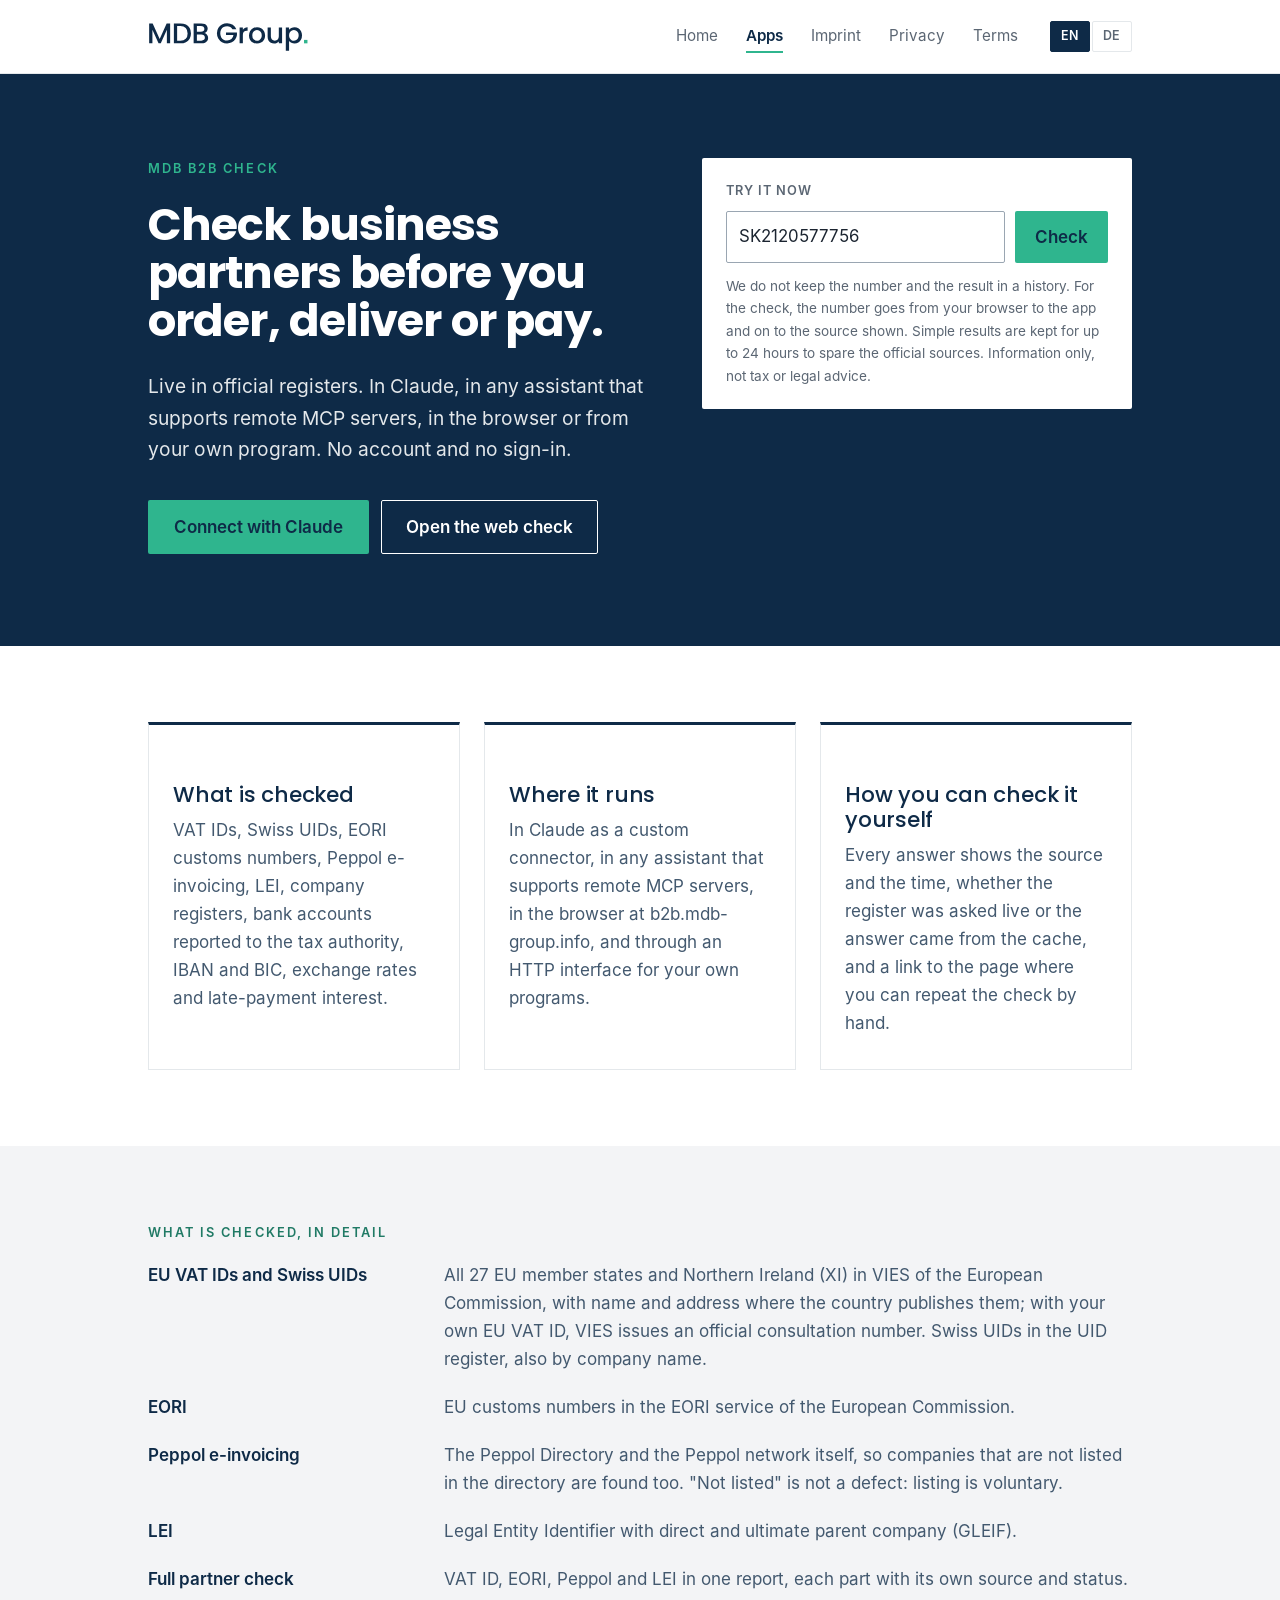
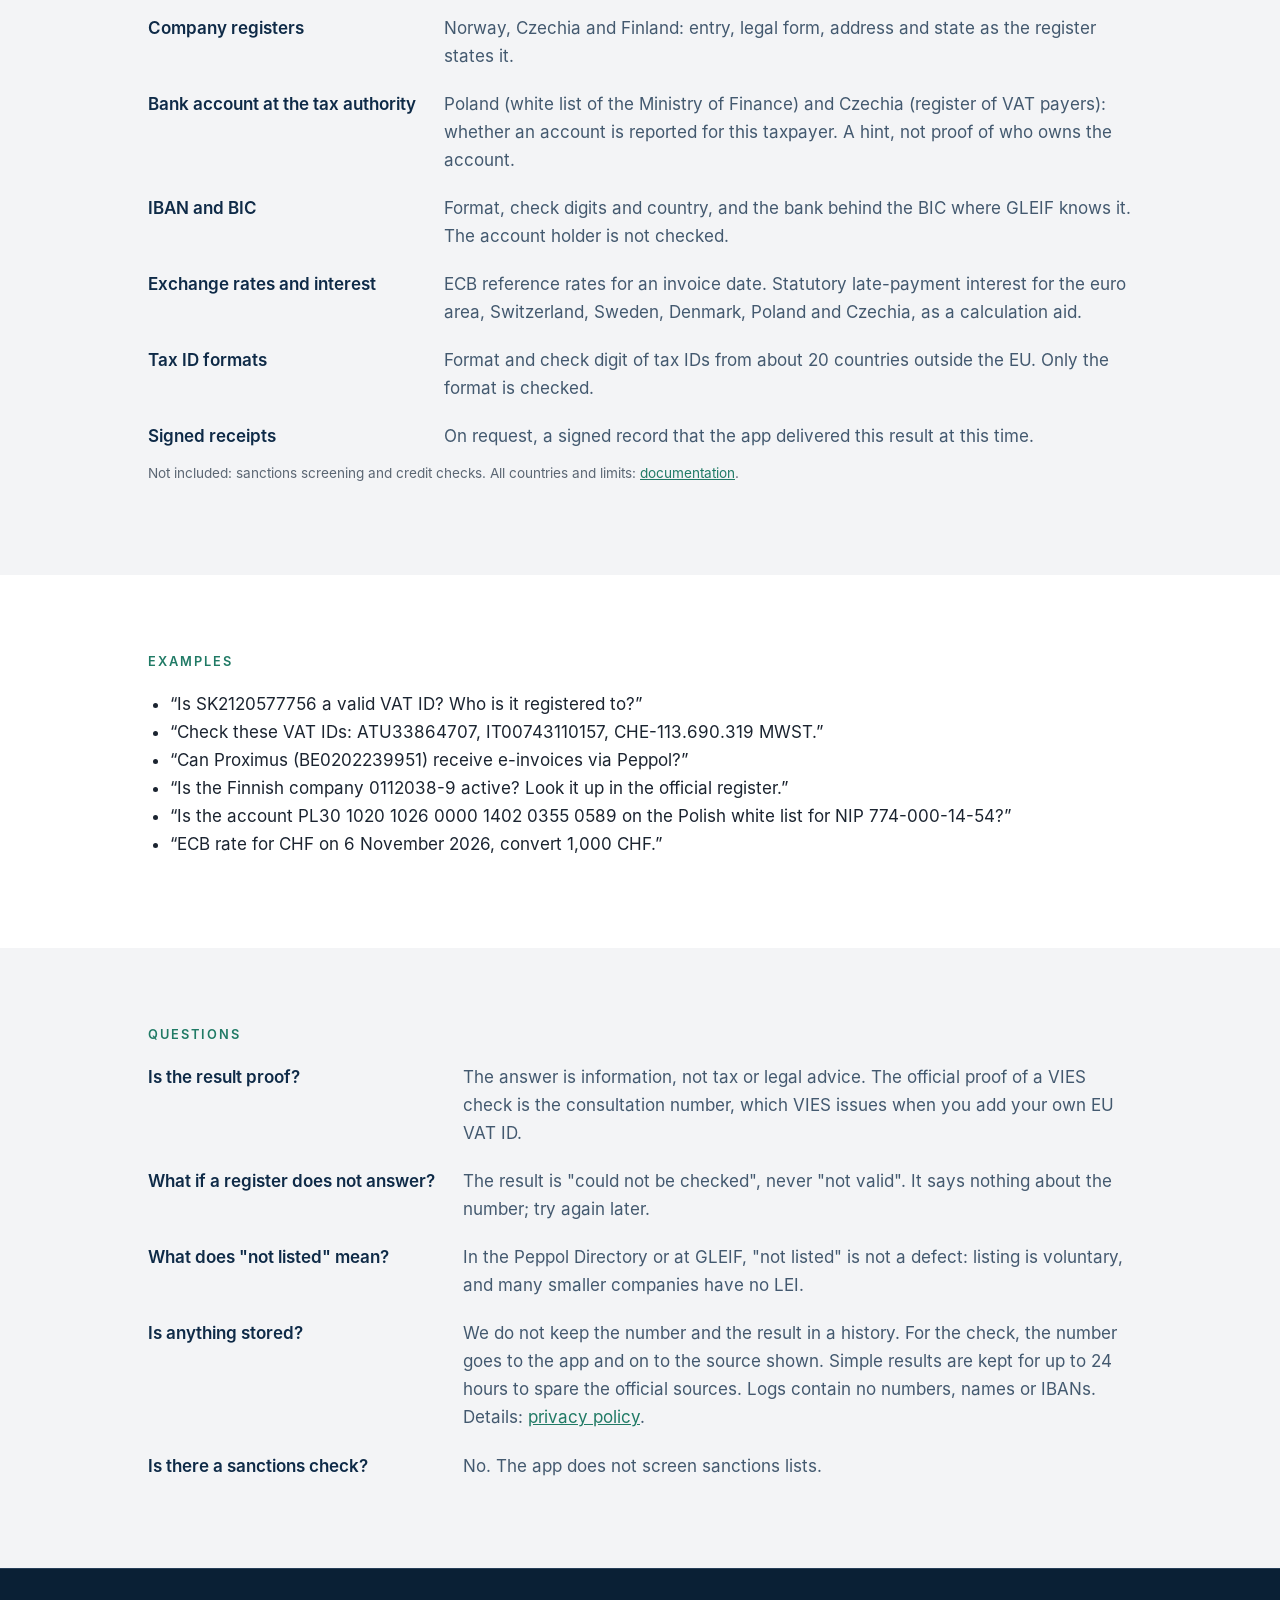
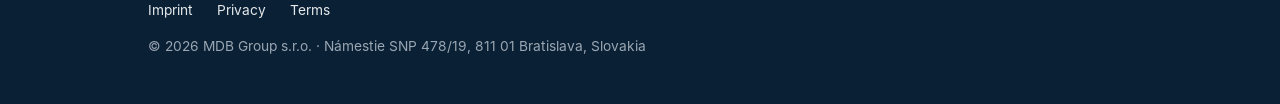
==== apps/b2b-check/index.html @ 2efe36db "Apps catalogue, product page MDB B2B Check with try-it form, connect guide (A3, step W1) New pages /" ====
<!DOCTYPE html>
<html lang="en">
<head>
<meta charset="utf-8">
<meta http-equiv="Content-Security-Policy" content="default-src 'none'; script-src 'self'; style-src 'self'; img-src 'self' data:; font-src 'self'; manifest-src 'self'; connect-src https://b2b.mdb-group.info; base-uri 'none'; form-action 'none'">
<meta name="referrer" content="strict-origin-when-cross-origin">
<link rel="icon" href="/favicon.ico" sizes="48x48">
<link rel="icon" href="/favicon.svg" type="image/svg+xml">
<link rel="icon" href="/favicon-32.png" sizes="32x32" type="image/png">
<link rel="apple-touch-icon" href="/apple-touch-icon.png">
<link rel="manifest" href="/site.webmanifest">
<meta name="theme-color" content="#0E2A47">
<link rel="canonical" href="https://mdb-group.info/apps/b2b-check/">
<meta property="og:type" content="website">
<meta property="og:site_name" content="MDB Group">
<meta property="og:title" content="MDB B2B Check – MDB Group">
<meta property="og:description" content="MDB B2B Check checks business partners live in official registers: EU VAT IDs, Swiss UIDs, EORI, Peppol, LEI, company registers and more, with source and time.">
<meta property="og:url" content="https://mdb-group.info/apps/b2b-check/">
<meta property="og:image" content="https://mdb-group.info/og-image.png">
<meta property="og:image:width" content="1200">
<meta property="og:image:height" content="630">
<meta name="twitter:card" content="summary_large_image">
<meta name="viewport" content="width=device-width, initial-scale=1">
<title>MDB B2B Check – MDB Group</title>
<meta name="description" content="MDB B2B Check checks business partners live in official registers: EU VAT IDs, Swiss UIDs, EORI, Peppol, LEI, company registers and more, with source and time.">
<link rel="stylesheet" href="/assets/site.css">
<script src="/assets/lang.js"></script>
<script src="/assets/try.js"></script>
</head>
<body class="home app">
<a class="skip" href="#main"><span lang="en">Skip to content</span><span lang="de">Zum Inhalt</span></a>
<header><div class="wrap">
<a class="logo" href="/" aria-label="MDB Group, home"><svg aria-hidden="true" focusable="false" xmlns="http://www.w3.org/2000/svg" viewBox="3.5 25.6 563.0 104.6"><path d="M80.7 30.5V100.0H69.3V52.4L48.1 100.0H40.2L18.900000000000002 52.4V100.0H7.5V30.5H19.8L44.2 85.0L68.5 30.5ZM153.3 65.5Q153.3 76.1 148.75 83.9Q144.2 91.7 135.85 95.85Q127.5 100.0 116.4 100.0H93.7V30.5H116.4Q127.5 30.5 135.85 34.75Q144.2 39.0 148.75 46.95Q153.3 54.9 153.3 65.5ZM141.60000000000002 65.5Q141.60000000000002 53.4 135.10000000000002 46.599999999999994Q128.60000000000002 39.8 116.4 39.8H105.10000000000001V90.7H116.4Q128.60000000000002 90.7 135.10000000000002 84.1Q141.60000000000002 77.5 141.60000000000002 65.5ZM213.20000000000002 81.3Q213.20000000000002 86.6 210.45000000000002 90.85Q207.70000000000002 95.1 202.5 97.55Q197.3 100.0 190.40000000000003 100.0H162.60000000000002V30.5H189.10000000000002Q196.20000000000002 30.5 201.3 32.9Q206.40000000000003 35.3 209.00000000000003 39.349999999999994Q211.60000000000002 43.4 211.60000000000002 48.4Q211.60000000000002 54.4 208.40000000000003 58.4Q205.20000000000002 62.4 199.8 64.3Q205.40000000000003 65.3 209.3 70.19999999999999Q213.20000000000002 75.1 213.20000000000002 81.3ZM174.00000000000003 59.699999999999996H188.10000000000002Q193.70000000000002 59.699999999999996 196.85000000000002 57.14999999999999Q200.00000000000003 54.599999999999994 200.00000000000003 49.8Q200.00000000000003 45.099999999999994 196.85000000000002 42.449999999999996Q193.70000000000002 39.8 188.10000000000002 39.8H174.00000000000003ZM201.8 80.1Q201.8 75.0 198.3 72.0Q194.8 69.0 189.00000000000003 69.0H174.00000000000003V90.7H189.40000000000003Q195.20000000000002 90.7 198.5 87.9Q201.8 85.1 201.8 80.1ZM297.90000000000003 50.5Q295.20000000000005 45.3 290.40000000000003 42.65Q285.6 40.0 279.3 40.0Q272.40000000000003 40.0 267.0 43.099999999999994Q261.6 46.199999999999996 258.55 51.89999999999999Q255.50000000000003 57.599999999999994 255.50000000000003 65.1Q255.50000000000003 72.6 258.55 78.35Q261.6 84.1 267.0 87.19999999999999Q272.40000000000003 90.3 279.3 90.3Q288.6 90.3 294.40000000000003 85.1Q300.20000000000005 79.9 301.5 71.0H275.40000000000003V61.9H313.70000000000005V70.8Q312.6 78.9 307.95000000000005 85.7Q303.3 92.5 295.85 96.55Q288.40000000000003 100.6 279.3 100.6Q269.5 100.6 261.4 96.05Q253.3 91.5 248.55 83.4Q243.8 75.3 243.8 65.1Q243.8 54.9 248.55 46.8Q253.3 38.699999999999996 261.45000000000005 34.14999999999999Q269.6 29.599999999999994 279.3 29.599999999999994Q290.40000000000003 29.599999999999994 299.05000000000007 35.05Q307.70000000000005 40.5 311.6 50.5ZM350.8 44.0V55.8H347.90000000000003Q341.20000000000005 55.8 337.75 59.2Q334.3 62.6 334.3 71.0V100.0H322.90000000000003V44.9H334.3V52.9Q336.8 48.699999999999996 340.95000000000005 46.349999999999994Q345.1 44.0 350.8 44.0ZM355.6000000000001 72.4Q355.6000000000001 64.0 359.30000000000007 57.5Q363.00000000000006 51.0 369.4000000000001 47.5Q375.80000000000007 44.0 383.70000000000005 44.0Q391.6000000000001 44.0 398.0000000000001 47.5Q404.4000000000001 51.0 408.1000000000001 57.5Q411.80000000000007 64.0 411.80000000000007 72.4Q411.80000000000007 80.8 408.00000000000006 87.3Q404.20000000000005 93.8 397.6500000000001 97.35Q391.1000000000001 100.9 383.20000000000005 100.9Q375.4000000000001 100.9 369.1000000000001 97.35Q362.80000000000007 93.8 359.20000000000005 87.35Q355.6000000000001 80.9 355.6000000000001 72.4ZM400.1000000000001 72.4Q400.1000000000001 66.4 397.80000000000007 62.25Q395.50000000000006 58.099999999999994 391.70000000000005 56.0Q387.9000000000001 53.9 383.50000000000006 53.9Q379.1000000000001 53.9 375.3500000000001 56.0Q371.6000000000001 58.099999999999994 369.4000000000001 62.25Q367.20000000000005 66.4 367.20000000000005 72.4Q367.20000000000005 81.3 371.75000000000006 86.15Q376.30000000000007 91.0 383.20000000000005 91.0Q387.6000000000001 91.0 391.45000000000005 88.9Q395.30000000000007 86.8 397.70000000000005 82.6Q400.1000000000001 78.4 400.1000000000001 72.4ZM471.0000000000001 44.9V100.0H459.6000000000001V93.5Q456.9000000000001 96.9 452.55000000000007 98.85Q448.2000000000001 100.8 443.30000000000007 100.8Q436.80000000000007 100.8 431.6500000000001 98.1Q426.50000000000006 95.4 423.55000000000007 90.1Q420.6000000000001 84.8 420.6000000000001 77.3V44.9H431.9000000000001V75.6Q431.9000000000001 83.0 435.6000000000001 86.95Q439.30000000000007 90.9 445.7000000000001 90.9Q452.1000000000001 90.9 455.8500000000001 86.95Q459.6000000000001 83.0 459.6000000000001 75.6V44.9ZM514.6000000000001 44.0Q521.8000000000001 44.0 527.7500000000001 47.55Q533.7000000000002 51.099999999999994 537.1000000000001 57.5Q540.5000000000001 63.9 540.5000000000001 72.2Q540.5000000000001 80.5 537.1000000000001 87.05Q533.7000000000002 93.6 527.7500000000001 97.25Q521.8000000000001 100.9 514.6000000000001 100.9Q508.3000000000001 100.9 503.4000000000001 98.35Q498.5000000000001 95.8 495.4000000000001 92.0V126.2H484.0000000000001V44.9H495.4000000000001V53.0Q498.3000000000001 49.199999999999996 503.3000000000001 46.599999999999994Q508.3000000000001 44.0 514.6000000000001 44.0ZM512.1000000000001 53.9Q507.8000000000001 53.9 503.95000000000016 56.099999999999994Q500.10000000000014 58.3 497.7500000000001 62.49999999999999Q495.4000000000001 66.69999999999999 495.4000000000001 72.4Q495.4000000000001 78.1 497.7500000000001 82.35Q500.10000000000014 86.6 503.95000000000016 88.8Q507.8000000000001 91.0 512.1000000000001 91.0Q516.5000000000001 91.0 520.3500000000001 88.75Q524.2000000000002 86.5 526.5500000000002 82.2Q528.9000000000001 77.9 528.9000000000001 72.2Q528.9000000000001 66.5 526.5500000000002 62.349999999999994Q524.2000000000002 58.199999999999996 520.3500000000001 56.05Q516.5000000000001 53.9 512.1000000000001 53.9Z" fill="#0E2A47"/><rect x="547.5" y="88.0" width="12" height="12" fill="#2FB58E"/></svg></a>
<nav aria-label="Main"><a href="/"><span lang="en">Home</span><span lang="de">Start</span></a><a href="/apps/" aria-current="page"><span lang="en">Apps</span><span lang="de">Apps</span></a><a href="/imprint.html"><span lang="en">Imprint</span><span lang="de">Impressum</span></a><a href="/privacy.html"><span lang="en">Privacy</span><span lang="de">Datenschutz</span></a><a href="/terms.html"><span lang="en">Terms</span><span lang="de">Nutzungsbedingungen</span></a></nav>
<div class="lang" role="group" aria-label="Language"><button type="button" data-l="en">EN</button><button type="button" data-l="de">DE</button></div>
</div></header>
<main id="main"><div lang="en">
<section class="hero product"><div class="wrap"><div>
<p class="eyebrow">MDB B2B Check</p>
<h1>Check business partners before you order, deliver or pay.</h1>
<p class="lead">Live in official registers. In Claude, in any assistant that supports remote MCP servers, in the browser or from your own program. No account and no sign-in.</p>
<div class="btns"><a class="btn" href="/apps/b2b-check/connect/">Connect with Claude</a><a class="btn2" href="https://b2b.mdb-group.info/">Open the web check</a></div>
</div>
<div class="try"><p class="label">Try it now</p>
<form class="try-form" novalidate><input type="text" name="vat_id" value="SK2120577756" maxlength="60" autocomplete="off" spellcheck="false" aria-label="VAT ID or Swiss UID"><button type="submit">Check</button></form>
<noscript><p>Try it in the web check: <a href="https://b2b.mdb-group.info/">b2b.mdb-group.info</a></p></noscript>
<div class="out" aria-live="polite"></div>
<p class="hint">We do not keep the number and the result in a history. For the check, the number goes from your browser to the app and on to the source shown. Simple results are kept for up to 24 hours to spare the official sources. Information only, not tax or legal advice.</p></div>
</div></section>
<section class="section"><div class="wrap"><div class="cards">
<div class="card"><h2>What is checked</h2><p>VAT IDs, Swiss UIDs, EORI customs numbers, Peppol e-invoicing, LEI, company registers, bank accounts reported to the tax authority, IBAN and BIC, exchange rates and late-payment interest.</p></div>
<div class="card"><h2>Where it runs</h2><p>In Claude as a custom connector, in any assistant that supports remote MCP servers, in the browser at b2b.mdb-group.info, and through an HTTP interface for your own programs.</p></div>
<div class="card"><h2>How you can check it yourself</h2><p>Every answer shows the source and the time, whether the register was asked live or the answer came from the cache, and a link to the page where you can repeat the check by hand.</p></div>
</div></div></section>
<section class="section tint"><div class="wrap"><p class="label">What is checked, in detail</p>
<dl class="facts">
<dt>EU VAT IDs and Swiss UIDs</dt><dd>All 27 EU member states and Northern Ireland (XI) in VIES of the European Commission, with name and address where the country publishes them; with your own EU VAT ID, VIES issues an official consultation number. Swiss UIDs in the UID register, also by company name.</dd>
<dt>EORI</dt><dd>EU customs numbers in the EORI service of the European Commission.</dd>
<dt>Peppol e-invoicing</dt><dd>The Peppol Directory and the Peppol network itself, so companies that are not listed in the directory are found too. "Not listed" is not a defect: listing is voluntary.</dd>
<dt>LEI</dt><dd>Legal Entity Identifier with direct and ultimate parent company (GLEIF).</dd>
<dt>Full partner check</dt><dd>VAT ID, EORI, Peppol and LEI in one report, each part with its own source and status.</dd>
<dt>Company registers</dt><dd>Norway, Czechia and Finland: entry, legal form, address and state as the register states it.</dd>
<dt>Bank account at the tax authority</dt><dd>Poland (white list of the Ministry of Finance) and Czechia (register of VAT payers): whether an account is reported for this taxpayer. A hint, not proof of who owns the account.</dd>
<dt>IBAN and BIC</dt><dd>Format, check digits and country, and the bank behind the BIC where GLEIF knows it. The account holder is not checked.</dd>
<dt>Exchange rates and interest</dt><dd>ECB reference rates for an invoice date. Statutory late-payment interest for the euro area, Switzerland, Sweden, Denmark, Poland and Czechia, as a calculation aid.</dd>
<dt>Tax ID formats</dt><dd>Format and check digit of tax IDs from about 20 countries outside the EU. Only the format is checked.</dd>
<dt>Signed receipts</dt><dd>On request, a signed record that the app delivered this result at this time.</dd>
</dl>
<p class="note">Not included: sanctions screening and credit checks. All countries and limits: <a href="https://b2b.mdb-group.info/docs">documentation</a>.</p>
</div></section>
<section class="section"><div class="wrap"><p class="label">Examples</p>
<ul>
<li>“Is SK2120577756 a valid VAT ID? Who is it registered to?”</li>
<li>“Check these VAT IDs: ATU33864707, IT00743110157, CHE-113.690.319 MWST.”</li>
<li>“Can Proximus (BE0202239951) receive e-invoices via Peppol?”</li>
<li>“Is the Finnish company 0112038-9 active? Look it up in the official register.”</li>
<li>“Is the account PL30 1020 1026 0000 1402 0355 0589 on the Polish white list for NIP 774-000-14-54?”</li>
<li>“ECB rate for CHF on 6 November 2026, convert 1,000 CHF.”</li>
</ul></div></section>
<section class="section tint"><div class="wrap"><p class="label">Questions</p>
<dl class="facts">
<dt>Is the result proof?</dt><dd>The answer is information, not tax or legal advice. The official proof of a VIES check is the consultation number, which VIES issues when you add your own EU VAT ID.</dd>
<dt>What if a register does not answer?</dt><dd>The result is "could not be checked", never "not valid". It says nothing about the number; try again later.</dd>
<dt>What does "not listed" mean?</dt><dd>In the Peppol Directory or at GLEIF, "not listed" is not a defect: listing is voluntary, and many smaller companies have no LEI.</dd>
<dt>Is anything stored?</dt><dd>We do not keep the number and the result in a history. For the check, the number goes to the app and on to the source shown. Simple results are kept for up to 24 hours to spare the official sources. Logs contain no numbers, names or IBANs. Details: <a href="/privacy.html#b2b-check">privacy policy</a>.</dd>
<dt>Is there a sanctions check?</dt><dd>No. The app does not screen sanctions lists.</dd>
</dl></div></section>
</div>
<div lang="de">
<section class="hero product"><div class="wrap"><div>
<p class="eyebrow">MDB B2B Check</p>
<h1>Geschäftspartner prüfen, bevor Sie bestellen, liefern oder zahlen.</h1>
<p class="lead">Live in amtlichen Registern. In Claude, in jedem Assistenten mit Unterstützung für entfernte MCP-Server, im Browser oder aus Ihrem eigenen Programm. Ohne Konto und ohne Anmeldung.</p>
<div class="btns"><a class="btn" href="/apps/b2b-check/connect/">Mit Claude verbinden</a><a class="btn2" href="https://b2b.mdb-group.info/">Web-Prüfung öffnen</a></div>
</div>
<div class="try"><p class="label">Gleich ausprobieren</p>
<form class="try-form" novalidate><input type="text" name="vat_id" value="SK2120577756" maxlength="60" autocomplete="off" spellcheck="false" aria-label="USt-IdNr. oder Schweizer UID"><button type="submit">Prüfen</button></form>
<noscript><p>Ausprobieren in der Web-Prüfung: <a href="https://b2b.mdb-group.info/">b2b.mdb-group.info</a></p></noscript>
<div class="out" aria-live="polite"></div>
<p class="hint">Wir legen Nummer und Ergebnis nicht in einem Verlauf ab. Für die Prüfung geht die Nummer von Ihrem Browser an die App und weiter an die angezeigte Quelle. Einfache Ergebnisse bleiben bis 24 Stunden im Zwischenspeicher, um die amtlichen Quellen zu schonen. Nur zur Information, keine Steuer- oder Rechtsberatung.</p></div>
</div></section>
<section class="section"><div class="wrap"><div class="cards">
<div class="card"><h2>Was geprüft wird</h2><p>USt-IdNr., Schweizer UID, EORI-Zollnummern, Peppol-E-Rechnung, LEI, Firmenregister, Bankkonten beim Finanzamt, IBAN und BIC, Wechselkurse und Verzugszinsen.</p></div>
<div class="card"><h2>Wo es läuft</h2><p>In Claude als eigener Connector, in jedem Assistenten mit Unterstützung für entfernte MCP-Server, im Browser unter b2b.mdb-group.info und über eine HTTP-Schnittstelle für Ihre eigenen Programme.</p></div>
<div class="card"><h2>Wie Sie selbst nachprüfen</h2><p>Jede Antwort zeigt Quelle und Zeitpunkt, ob das Register live gefragt wurde oder die Antwort aus dem Zwischenspeicher kommt, und einen Link zur Seite, auf der Sie die Prüfung von Hand wiederholen können.</p></div>
</div></div></section>
<section class="section tint"><div class="wrap"><p class="label">Was geprüft wird, im Einzelnen</p>
<dl class="facts">
<dt>EU-USt-IdNr. und Schweizer UID</dt><dd>Alle 27 EU-Staaten und Nordirland (XI) in VIES der EU-Kommission, mit Name und Adresse, wo das Land sie veröffentlicht; mit Ihrer eigenen EU-USt-IdNr. vergibt VIES eine amtliche Konsultationsnummer. Schweizer UID im UID-Register, auch nach Firmenname.</dd>
<dt>EORI</dt><dd>EU-Zollnummern im EORI-Dienst der EU-Kommission.</dd>
<dt>Peppol-E-Rechnung</dt><dd>Das Peppol-Verzeichnis und das Peppol-Netz selbst, so dass auch Firmen gefunden werden, die nicht im Verzeichnis stehen. «Nicht gelistet» ist kein Mangel: der Eintrag ist freiwillig.</dd>
<dt>LEI</dt><dd>Legal Entity Identifier mit direkter und oberster Muttergesellschaft (GLEIF).</dd>
<dt>Ganzer Partner-Check</dt><dd>USt-IdNr., EORI, Peppol und LEI in einem Bericht, jeder Teil mit eigener Quelle und eigenem Status.</dd>
<dt>Firmenregister</dt><dd>Norwegen, Tschechien und Finnland: Eintrag, Rechtsform, Adresse und Zustand, wie das Register ihn angibt.</dd>
<dt>Bankkonto beim Finanzamt</dt><dd>Polen (weisse Liste des Finanzministeriums) und Tschechien (Register der MWST-Zahler): ob ein Konto für diesen Steuerpflichtigen gemeldet ist. Ein Hinweis, kein Beweis, wem das Konto gehört.</dd>
<dt>IBAN und BIC</dt><dd>Format, Prüfziffern und Land, und die Bank hinter dem BIC, wo GLEIF sie kennt. Der Kontoinhaber wird nicht geprüft.</dd>
<dt>Wechselkurse und Zinsen</dt><dd>EZB-Referenzkurse zum Rechnungsdatum. Gesetzlicher Verzugszins für den Euroraum, die Schweiz, Schweden, Dänemark, Polen und Tschechien, als Rechenhilfe.</dd>
<dt>Formate von Steuernummern</dt><dd>Format und Prüfziffer von Steuernummern aus rund 20 Ländern ausserhalb der EU. Geprüft wird nur das Format.</dd>
<dt>Signierte Belege</dt><dd>Auf Wunsch ein signierter Nachweis, dass die App dieses Ergebnis zu diesem Zeitpunkt geliefert hat.</dd>
</dl>
<p class="note">Nicht enthalten: Sanktionsprüfung und Bonitätsprüfung. Alle Länder und Grenzen: <a href="https://b2b.mdb-group.info/docs">Dokumentation</a> (Englisch).</p>
</div></section>
<section class="section"><div class="wrap"><p class="label">Beispiele</p>
<ul>
<li>«Ist SK2120577756 eine gültige USt-IdNr.? Auf wen ist sie eingetragen?»</li>
<li>«Prüfe diese USt-IdNr.: ATU33864707, IT00743110157, CHE-113.690.319 MWST.»</li>
<li>«Kann Proximus (BE0202239951) E-Rechnungen über Peppol empfangen?»</li>
<li>«Ist die finnische Firma 0112038-9 aktiv? Schau im amtlichen Register nach.»</li>
<li>«Steht das Konto PL30 1020 1026 0000 1402 0355 0589 für die NIP 774-000-14-54 auf der polnischen weissen Liste?»</li>
<li>«EZB-Kurs für CHF am 6. November 2026, rechne 1'000 CHF um.»</li>
</ul></div></section>
<section class="section tint"><div class="wrap"><p class="label">Fragen</p>
<dl class="facts">
<dt>Ist das Ergebnis ein Nachweis?</dt><dd>Die Antwort ist eine Information, keine Steuer- oder Rechtsberatung. Der amtliche Nachweis einer VIES-Prüfung ist die Konsultationsnummer, die VIES vergibt, wenn Sie Ihre eigene EU-USt-IdNr. angeben.</dd>
<dt>Was, wenn ein Register nicht antwortet?</dt><dd>Das Ergebnis lautet «nicht prüfbar», nie «ungültig». Es sagt nichts über die Nummer; bitte später nochmals versuchen.</dd>
<dt>Was heisst «nicht gelistet»?</dt><dd>Im Peppol-Verzeichnis oder bei GLEIF ist «nicht gelistet» kein Mangel: der Eintrag ist freiwillig, und viele kleinere Firmen haben keine LEI.</dd>
<dt>Wird etwas gespeichert?</dt><dd>Wir legen Nummer und Ergebnis nicht in einem Verlauf ab. Für die Prüfung geht die Nummer an die App und weiter an die angezeigte Quelle. Einfache Ergebnisse bleiben bis 24 Stunden im Zwischenspeicher, um die amtlichen Quellen zu schonen. In den Protokollen stehen keine Nummern, Namen oder IBANs. Einzelheiten: <a href="/privacy.html#b2b-check">Datenschutzerklärung</a>.</dd>
<dt>Gibt es eine Sanktionsprüfung?</dt><dd>Nein. Die App prüft keine Sanktionslisten.</dd>
</dl></div></section>
</div></main>
<footer><div class="wrap"><a href="/imprint.html"><span lang="en">Imprint</span><span lang="de">Impressum</span></a><a href="/privacy.html"><span lang="en">Privacy</span><span lang="de">Datenschutz</span></a><a href="/terms.html"><span lang="en">Terms</span><span lang="de">Nutzungsbedingungen</span></a><p>© 2026 MDB Group s.r.o. · Námestie SNP 478/19, 811 01 Bratislava, Slovakia</p></div></footer>
</body>
</html>
---- assets/site.css ----
/* MDB Group website: shared stylesheet for the app pages. The first part is copied unchanged from index.html. */
@font-face{font-family:"Inter";src:url(/fonts/inter-400.woff2) format("woff2");font-weight:400;font-style:normal;font-display:swap}
@font-face{font-family:"Inter";src:url(/fonts/inter-600.woff2) format("woff2");font-weight:500 700;font-style:normal;font-display:swap}
@font-face{font-family:"Poppins";src:url(/fonts/poppins-500.woff2) format("woff2");font-weight:500;font-style:normal;font-display:swap}
@font-face{font-family:"Poppins";src:url(/fonts/poppins-700.woff2) format("woff2");font-weight:600 700;font-style:normal;font-display:swap}

:root{--petrol:#0E2A47;--deep:#0A2035;--amber:#2FB58E;--paper:#FFFFFF;--tint:#F3F4F6;--ink:#1B2430;--muted:#5B6673;--line:#E4E8EB;--accent:#207A65;
--sans:system-ui,-apple-system,"Segoe UI",Roboto,Helvetica,Arial,sans-serif}
*{box-sizing:border-box}
html{-webkit-text-size-adjust:100%}
body{margin:0;background:var(--paper);color:var(--ink);font-family:var(--sans);font-size:17px;line-height:1.65}
.wrap{max-width:1040px;margin:0 auto;padding:0 28px}
header{background:#fff;border-bottom:1px solid var(--line)}
header .wrap{display:flex;flex-wrap:wrap;gap:10px 32px;align-items:center;padding-top:20px;padding-bottom:20px}
.logo{display:flex;align-items:center;font-weight:700;font-size:1.2rem;letter-spacing:-.01em;color:var(--petrol);text-decoration:none}
.logo::before{content:"";width:16px;height:16px;background:var(--amber);margin-right:11px;border-radius:2px;box-shadow:6px 6px 0 -1px var(--petrol)}
nav{display:flex;flex-wrap:wrap;gap:4px 28px;font-size:.95rem;margin-left:auto}
nav a{color:var(--muted);text-decoration:none;padding:3px 0;border-bottom:2px solid transparent}
nav a:hover{color:var(--ink)}
nav a[aria-current]{color:var(--petrol);font-weight:600;border-bottom-color:var(--amber)}
.lang{display:flex;gap:2px}
.lang button{font:inherit;font-size:.78rem;font-weight:600;letter-spacing:.05em;padding:4px 10px;border:1px solid var(--line);background:#fff;color:var(--muted);cursor:pointer;border-radius:3px}
.lang button[aria-pressed="true"]{background:var(--petrol);border-color:var(--petrol);color:#fff}
h1,h2,h3{letter-spacing:-.02em;line-height:1.15}
p,ul,dl{margin:0 0 14px}
ul{padding-left:22px}
dl{display:grid;grid-template-columns:minmax(130px,max-content) 1fr;gap:8px 28px}
dt{color:var(--muted)}dd{margin:0}
a{color:var(--accent)}
.note{font-size:.85rem;color:var(--muted)}
.pagehead{background:var(--petrol);color:#fff;padding:52px 0 46px;border-bottom:4px solid var(--amber)}
.pagehead h1{font-size:2.6rem;font-weight:700;margin:0;color:#fff}
.pagehead [lang="de"]{border-color:#263F59}
body:not(.home) main{padding:48px 0 80px}
body:not(.home) main .wrap>div[lang]{max-width:780px}
body:not(.home) main h2{font-size:1.3rem;font-weight:700;color:var(--petrol);margin:36px 0 8px}
body:not(.home) main h3{font-size:1.05rem;margin:24px 0 6px}
.hero{background:var(--petrol);color:#FFFFFF;padding:84px 0 92px;overflow:hidden}
.hero .wrap{display:grid;grid-template-columns:1.3fr .7fr;gap:40px;align-items:center}
.eyebrow{font-size:.8rem;font-weight:700;letter-spacing:.16em;text-transform:uppercase;color:var(--amber);margin:0 0 22px}
.hero h1{font-size:3.4rem;line-height:1.07;letter-spacing:-.03em;font-weight:700;margin:0 0 26px;color:#fff}
.hero .lead{color:#E4E8EB;font-size:1.2rem;max-width:560px;margin:0 0 34px}
.btn{display:inline-block;background:var(--amber);color:var(--petrol);font-weight:700;text-decoration:none;padding:13px 26px;border-radius:3px}
.btn:hover{background:#4CBF9E}
.art{width:100%;height:auto;max-width:340px;justify-self:end}
.section{padding:76px 0}
.section.tint{background:var(--tint)}
.section.deep{background:var(--deep);color:#FFFFFF}
.label{font-size:.8rem;font-weight:700;letter-spacing:.16em;text-transform:uppercase;color:var(--accent);margin:0 0 18px}
.deep .label{color:var(--amber)}
.statement{font-size:1.75rem;line-height:1.38;letter-spacing:-.015em;font-weight:500;max-width:840px;margin:0;color:var(--petrol)}
.trio{display:grid;grid-template-columns:repeat(3,1fr);gap:44px;margin-top:8px}
.trio>div{border-top:3px solid var(--petrol);padding-top:20px}
.num{font-size:.9rem;font-weight:700;color:var(--accent);letter-spacing:.08em}
.trio h3{font-size:1.25rem;margin:6px 0 10px;color:var(--petrol)}
.trio p{color:#43596F;margin:0}
.platforms{display:flex;flex-wrap:wrap;gap:6px 14px;align-items:baseline;font-size:2.4rem;font-weight:700;letter-spacing:-.025em;color:var(--petrol);margin:0 0 20px}
.platforms i{font-style:normal;color:var(--amber)}
.section .note{max-width:700px}
.deep p{margin:0 0 10px}
.mail{font-size:2rem;font-weight:700;letter-spacing:-.02em;color:#fff;text-decoration:none;border-bottom:3px solid var(--amber)}
.mail:hover{color:var(--amber)}
.deep .sub{color:#C5CCD3;margin-bottom:22px}
footer{background:var(--deep);color:#9AA6B2;padding:30px 0 46px;font-size:.86rem;border-top:1px solid #263F59}
footer a{color:#E4E8EB;margin-right:24px;text-decoration:none}
footer a:hover{color:#fff;text-decoration:underline}
footer p{margin:14px 0 0}
html.js.en [lang="de"], html.js.de [lang="en"]{display:none}
[lang="de"]{border-top:1px dashed var(--line);margin-top:40px;padding-top:32px}
html.js [lang="de"]{border:0;margin:0;padding:0}
nav span[lang="de"],footer span[lang="de"]{border:0;margin:0;padding:0}
html:not(.js) nav span[lang="de"],html:not(.js) footer span[lang="de"]{display:none}
a:focus-visible,button:focus-visible{outline:2px solid var(--amber);outline-offset:3px}
@media (max-width:860px){.hero .wrap{grid-template-columns:1fr}.art{display:none}.hero h1{font-size:2.5rem}.trio{grid-template-columns:1fr;gap:30px}.platforms{font-size:1.8rem}.statement{font-size:1.4rem}.mail{font-size:1.4rem}nav{margin-left:0}.section{padding:52px 0}.hero{padding:56px 0 60px}}
@media (max-width:600px){dl{grid-template-columns:1fr;gap:2px}dt{margin-top:10px}.pagehead h1{font-size:2rem}}

:root[lang]{border:0!important;margin:0!important;padding:0!important}
.logo{display:block;line-height:0}.logo::before{display:none}.logo svg{height:46px;width:auto}
.skip{position:absolute;left:-9999px;top:0;background:#fff;color:var(--ink);padding:10px 16px;z-index:10}.skip:focus{left:12px;top:12px}
.nf{padding-top:72px;padding-bottom:96px;min-height:50vh}.nf p{max-width:620px;font-size:1.1rem}
@media print{header nav,.lang,.skip,.btn,.art,footer nav{display:none!important}
*{background:#fff!important;color:#000!important;box-shadow:none!important}
.pagehead,.hero,.section,.deep{padding:12px 0!important;border:0!important}
.pagehead h1,.hero h1{color:#000!important;font-size:22pt!important}
a{text-decoration:underline}a[href^="http"]::after{content:" (" attr(href) ")";font-size:9pt}
html.js.en [lang="de"],html.js.de [lang="en"]{display:none!important}
body{font-size:11pt}.wrap{max-width:none;padding:0}}

:root{--sans:"Inter",system-ui,-apple-system,"Segoe UI",Roboto,Helvetica,Arial,sans-serif;--head:"Poppins","Inter",system-ui,Arial,sans-serif}
h1,h2,.statement,.platforms,.mail{font-family:var(--head)}
h1,h2,h3{letter-spacing:-.01em}
.hero h1{font-weight:700;letter-spacing:-.02em}
.pagehead h1{font-weight:500}
body:not(.home) main h2{font-weight:500;font-size:1.35rem}
.statement{font-weight:500;letter-spacing:-.01em}
.platforms{font-weight:500;letter-spacing:-.01em}
.platforms i{color:#279779}
.mail{font-weight:500}
.logo svg{height:30px;width:auto}
nav a[aria-current]{border-bottom-color:#2FB58E}
.btn{border-radius:2px}
.lang button{border-radius:2px}
.trio>div{border-top-color:#0E2A47}
a:focus-visible,button:focus-visible{outline-color:#279779}
.deep a:focus-visible,.hero a:focus-visible,footer a:focus-visible{outline-color:#2FB58E}
.art{max-width:300px}

/* ---------- App pages (A3, step W1) ---------- */
.btn2{display:inline-block;background:transparent;color:#fff;font-weight:700;text-decoration:none;padding:12px 24px;border:1px solid #fff;border-radius:2px}
.btn2:hover{background:#fff;color:var(--petrol)}
.btns{display:flex;flex-wrap:wrap;gap:12px}
.product .wrap{grid-template-columns:1.15fr .85fr;align-items:start}
.product h1{font-size:2.8rem}
.cards{display:grid;grid-template-columns:repeat(3,1fr);gap:24px}
.card{background:#fff;border:1px solid var(--line);border-top:3px solid var(--petrol);padding:22px 24px}
.card h2,.card h3{font-family:var(--head);font-weight:500;font-size:1.25rem;color:var(--petrol);margin:0 0 10px}
.card p,.card ul{color:#43596F;margin:0 0 10px}
.card ul{padding-left:18px}
.card li{margin:0 0 4px}
.tile{display:block;text-decoration:none;color:inherit}
.tile:hover h3,.tile:focus-visible h3{text-decoration:underline}
.tile .more{color:var(--accent);font-weight:600}
.facts{margin:0}
.facts dt{color:var(--petrol);font-weight:600}
.facts dd{margin:0 0 12px;color:#43596F}
.steps-list{padding-left:22px}
.steps-list li{margin:0 0 8px}
code,.addr{font-family:ui-monospace,SFMono-Regular,Menlo,Consolas,monospace;font-size:.92em;background:var(--tint);padding:2px 6px;border-radius:2px}
.addr{display:block;padding:12px 14px;font-size:1rem;word-break:break-all;border:1px solid var(--line);margin:0 0 14px}
/* try-it box */
.try{background:#fff;color:var(--ink);padding:22px 24px;border-radius:2px}
.try .label{color:var(--muted);letter-spacing:.08em;margin:0 0 10px}
.try form{display:flex;gap:10px;margin:0 0 12px}
.try input{flex:1;min-width:0;font:inherit;font-size:1.05rem;padding:11px 12px;border:1px solid #9AA6B2;border-radius:2px;color:var(--ink);background:#fff}
.try input:focus-visible{outline:2px solid #279779;outline-offset:1px}
.try button{font:inherit;font-weight:700;background:var(--amber);color:var(--petrol);border:0;padding:11px 20px;border-radius:2px;cursor:pointer}
.try button:hover{background:#4CBF9E}
.try button:disabled{opacity:.6;cursor:wait}
.try .hint{font-size:.85rem;color:var(--muted);margin:10px 0 0}
html:not(.js) .try form{display:none}
.out{border-top:1px solid var(--line);padding-top:12px;margin-top:4px}
.out:empty{display:none}
.res-head{display:flex;justify-content:space-between;gap:10px;align-items:flex-start}
.res-num{font-weight:600;color:var(--petrol)}
.res-name{font-weight:600;margin:6px 0 0}
.res-addr{white-space:pre-line;color:#43596F;margin:0}
.res-note{font-size:.9rem;color:#43596F;margin:8px 0 0}
.res-src{font-size:.85rem;color:var(--muted);margin:8px 0 0}
.res-err{color:#A3352B;margin:0}
.res-steps{font-size:.85rem;color:var(--muted);margin:6px 0 0}
.res-steps summary{cursor:pointer}
.res-steps ol{margin:6px 0 0;padding-left:20px}
/* result marks: always a word, never only a colour */
.mark{display:inline-block;font-size:.8rem;font-weight:700;padding:3px 9px;border-radius:2px;white-space:nowrap}
.mark.valid{color:#207A65;background:#E6F5F0}
.mark.unavailable{color:#8A5A00;background:#FBF1DC}
.mark.invalid{color:#A3352B;background:#FBE9E7}
.mark.format_error,.mark.unsupported{color:#5B6673;background:#F3F4F6}
@media (max-width:860px){.product .wrap{grid-template-columns:1fr}.product h1{font-size:2.2rem}.cards{grid-template-columns:1fr}}
@media (max-width:480px){.try form{flex-direction:column}.btns a{width:100%;text-align:center}}
@media print{.try{display:none!important}}
.narrow{max-width:780px}
.app .section h2{font-family:var(--head);font-weight:500;font-size:1.35rem;color:var(--petrol);margin:36px 0 8px}
.app .section .narrow>h2:first-child{margin-top:0}
.app .pagehead h1{font-weight:500}
/* footer links are written without spaces between them; inline-block lets them wrap on narrow screens */
footer a{display:inline-block}
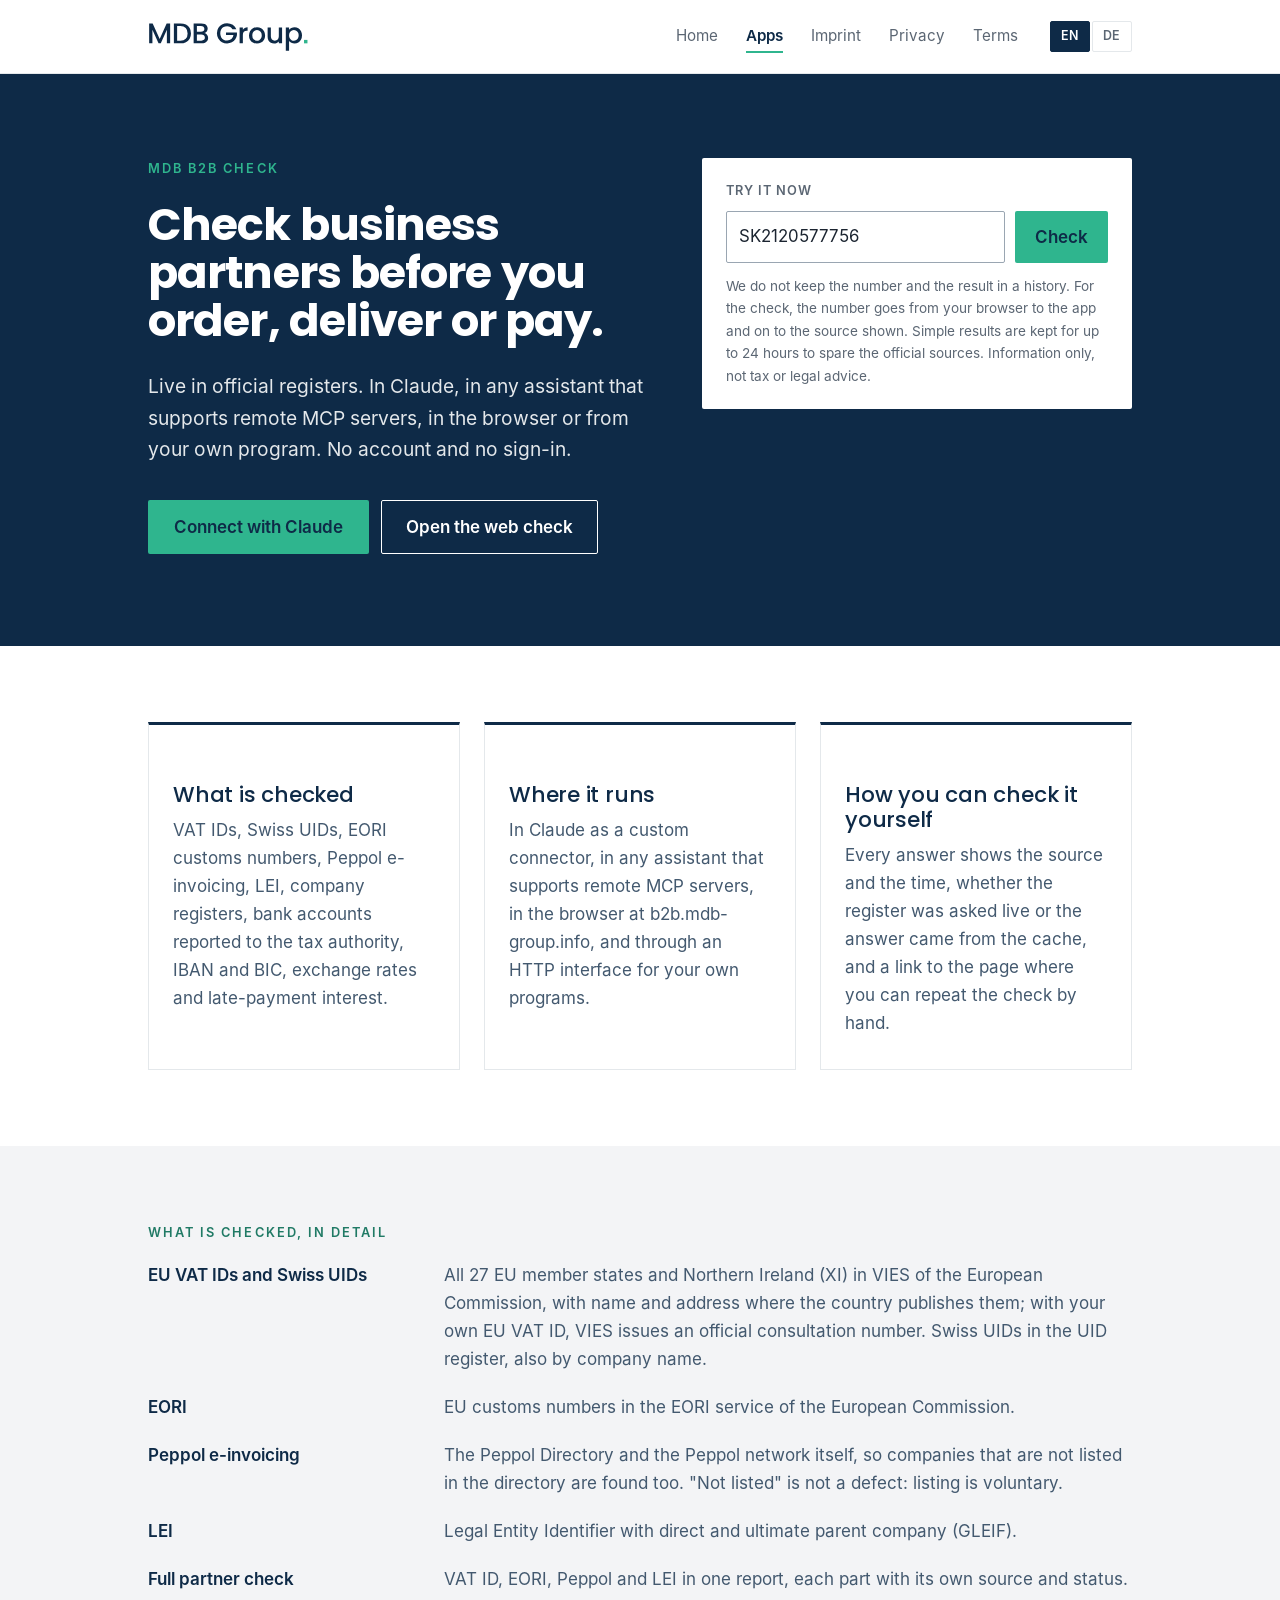
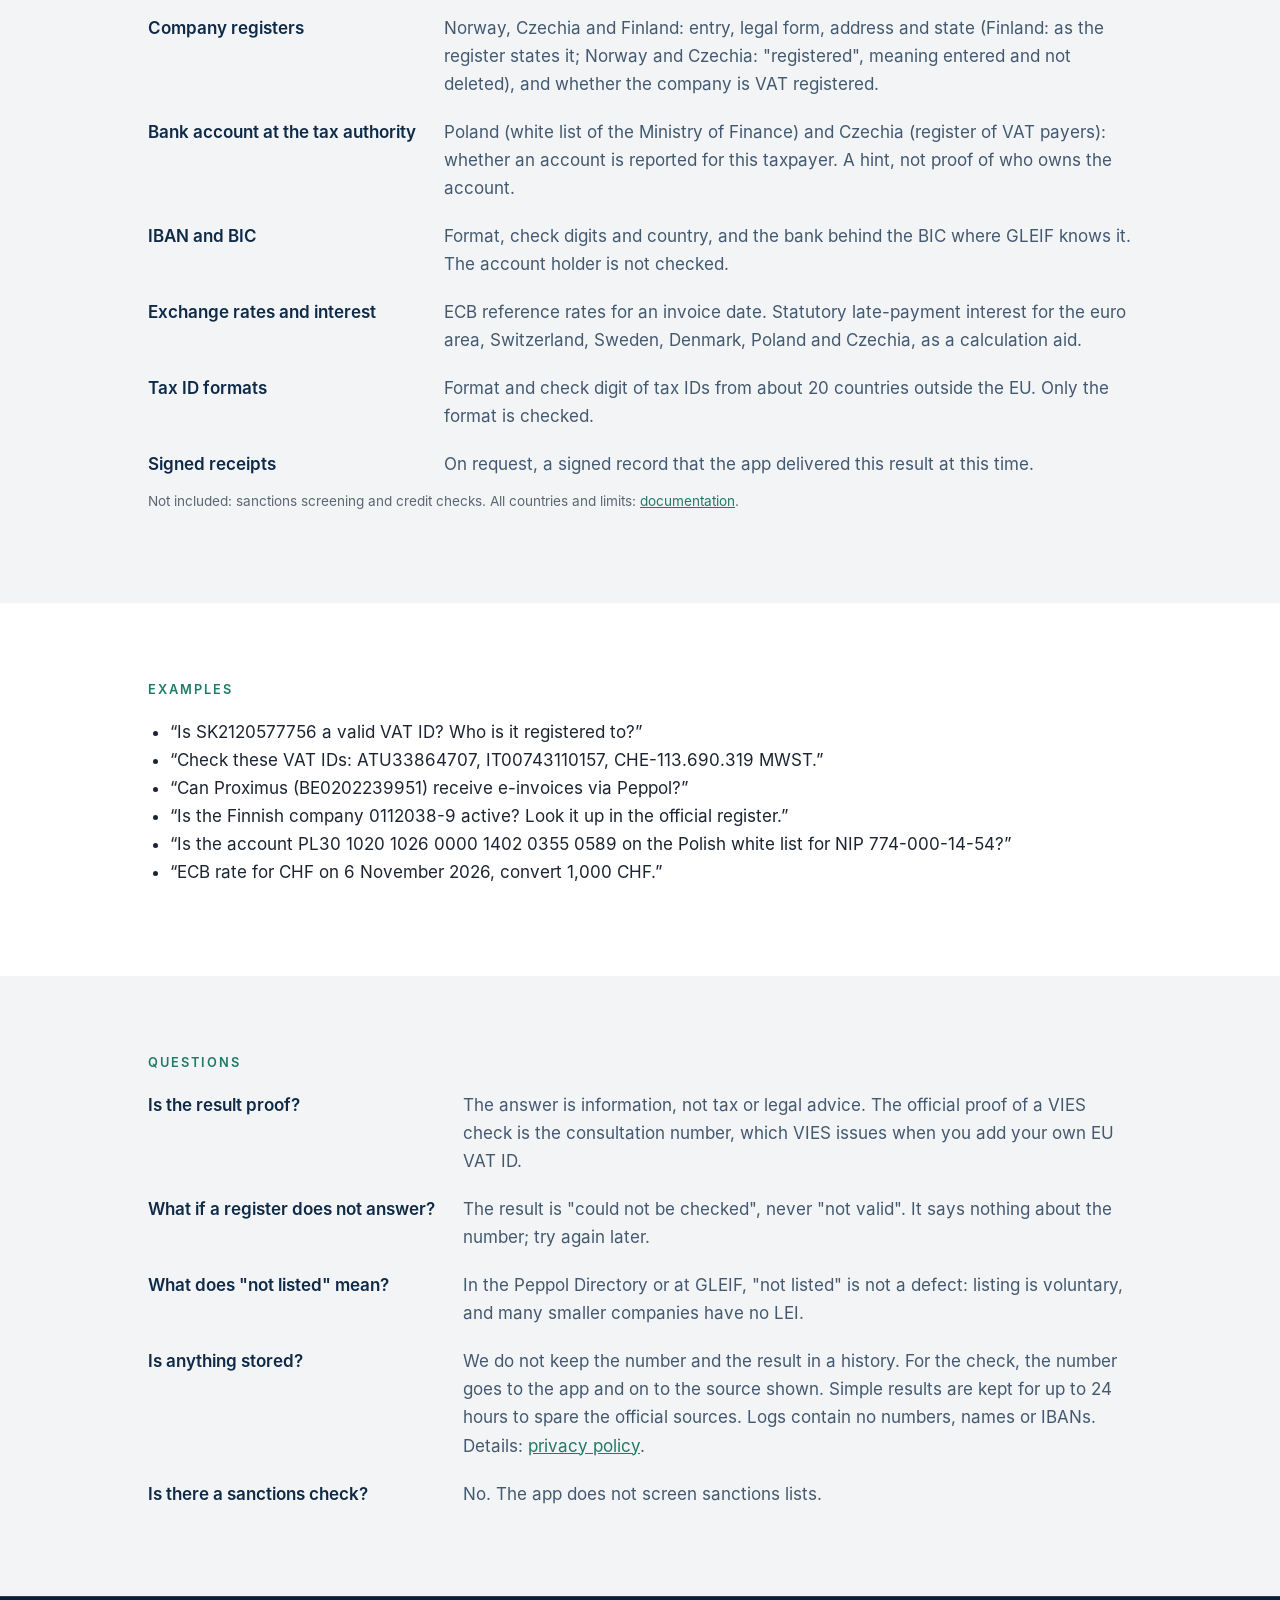
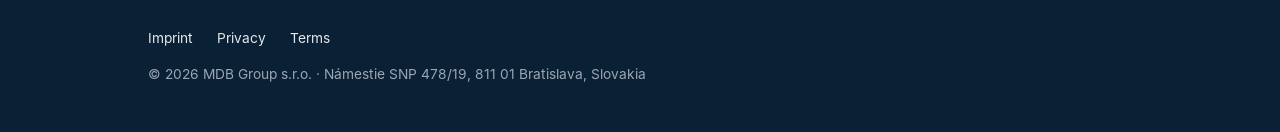
==== commit 4ad06c45: "Product page: company register wording as in the app's guide (QA), fixed sentence for HTTP 400, Germ" ====
--- a/apps/b2b-check/index.html
+++ b/apps/b2b-check/index.html
@@ -59,7 +59,7 @@
 <dt>Peppol e-invoicing</dt><dd>The Peppol Directory and the Peppol network itself, so companies that are not listed in the directory are found too. "Not listed" is not a defect: listing is voluntary.</dd>
 <dt>LEI</dt><dd>Legal Entity Identifier with direct and ultimate parent company (GLEIF).</dd>
 <dt>Full partner check</dt><dd>VAT ID, EORI, Peppol and LEI in one report, each part with its own source and status.</dd>
-<dt>Company registers</dt><dd>Norway, Czechia and Finland: entry, legal form, address and state as the register states it.</dd>
+<dt>Company registers</dt><dd>Norway, Czechia and Finland: entry, legal form, address and state (Finland: as the register states it; Norway and Czechia: "registered", meaning entered and not deleted), and whether the company is VAT registered.</dd>
 <dt>Bank account at the tax authority</dt><dd>Poland (white list of the Ministry of Finance) and Czechia (register of VAT payers): whether an account is reported for this taxpayer. A hint, not proof of who owns the account.</dd>
 <dt>IBAN and BIC</dt><dd>Format, check digits and country, and the bank behind the BIC where GLEIF knows it. The account holder is not checked.</dd>
 <dt>Exchange rates and interest</dt><dd>ECB reference rates for an invoice date. Statutory late-payment interest for the euro area, Switzerland, Sweden, Denmark, Poland and Czechia, as a calculation aid.</dd>
@@ -111,8 +111,8 @@
 <dt>Peppol-E-Rechnung</dt><dd>Das Peppol-Verzeichnis und das Peppol-Netz selbst, so dass auch Firmen gefunden werden, die nicht im Verzeichnis stehen. «Nicht gelistet» ist kein Mangel: der Eintrag ist freiwillig.</dd>
 <dt>LEI</dt><dd>Legal Entity Identifier mit direkter und oberster Muttergesellschaft (GLEIF).</dd>
 <dt>Ganzer Partner-Check</dt><dd>USt-IdNr., EORI, Peppol und LEI in einem Bericht, jeder Teil mit eigener Quelle und eigenem Status.</dd>
-<dt>Firmenregister</dt><dd>Norwegen, Tschechien und Finnland: Eintrag, Rechtsform, Adresse und Zustand, wie das Register ihn angibt.</dd>
-<dt>Bankkonto beim Finanzamt</dt><dd>Polen (weisse Liste des Finanzministeriums) und Tschechien (Register der MWST-Zahler): ob ein Konto für diesen Steuerpflichtigen gemeldet ist. Ein Hinweis, kein Beweis, wem das Konto gehört.</dd>
+<dt>Firmenregister</dt><dd>Norwegen, Tschechien und Finnland: Eintrag, Rechtsform, Adresse und Zustand (Finnland: wie das Register ihn angibt; Norwegen und Tschechien: «registered», das heisst eingetragen und nicht gelöscht), dazu ob die Firma für die Mehrwertsteuer registriert ist.</dd>
+<dt>Bankkonto beim Finanzamt</dt><dd>Polen (weisse Liste des Finanzministeriums) und Tschechien (Register der Mehrwertsteuerzahler): ob ein Konto für diesen Steuerpflichtigen gemeldet ist. Ein Hinweis, kein Beweis, wem das Konto gehört.</dd>
 <dt>IBAN und BIC</dt><dd>Format, Prüfziffern und Land, und die Bank hinter dem BIC, wo GLEIF sie kennt. Der Kontoinhaber wird nicht geprüft.</dd>
 <dt>Wechselkurse und Zinsen</dt><dd>EZB-Referenzkurse zum Rechnungsdatum. Gesetzlicher Verzugszins für den Euroraum, die Schweiz, Schweden, Dänemark, Polen und Tschechien, als Rechenhilfe.</dd>
 <dt>Formate von Steuernummern</dt><dd>Format und Prüfziffer von Steuernummern aus rund 20 Ländern ausserhalb der EU. Geprüft wird nur das Format.</dd>
--- a/assets/site.css
+++ b/assets/site.css
@@ -165,3 +165,4 @@
 .app .pagehead h1{font-weight:500}
 /* footer links are written without spaces between them; inline-block lets them wrap on narrow screens */
 footer a{display:inline-block}
+@media (max-width:400px){.pagehead h1{font-size:1.6rem;-webkit-hyphens:auto;hyphens:auto}}
